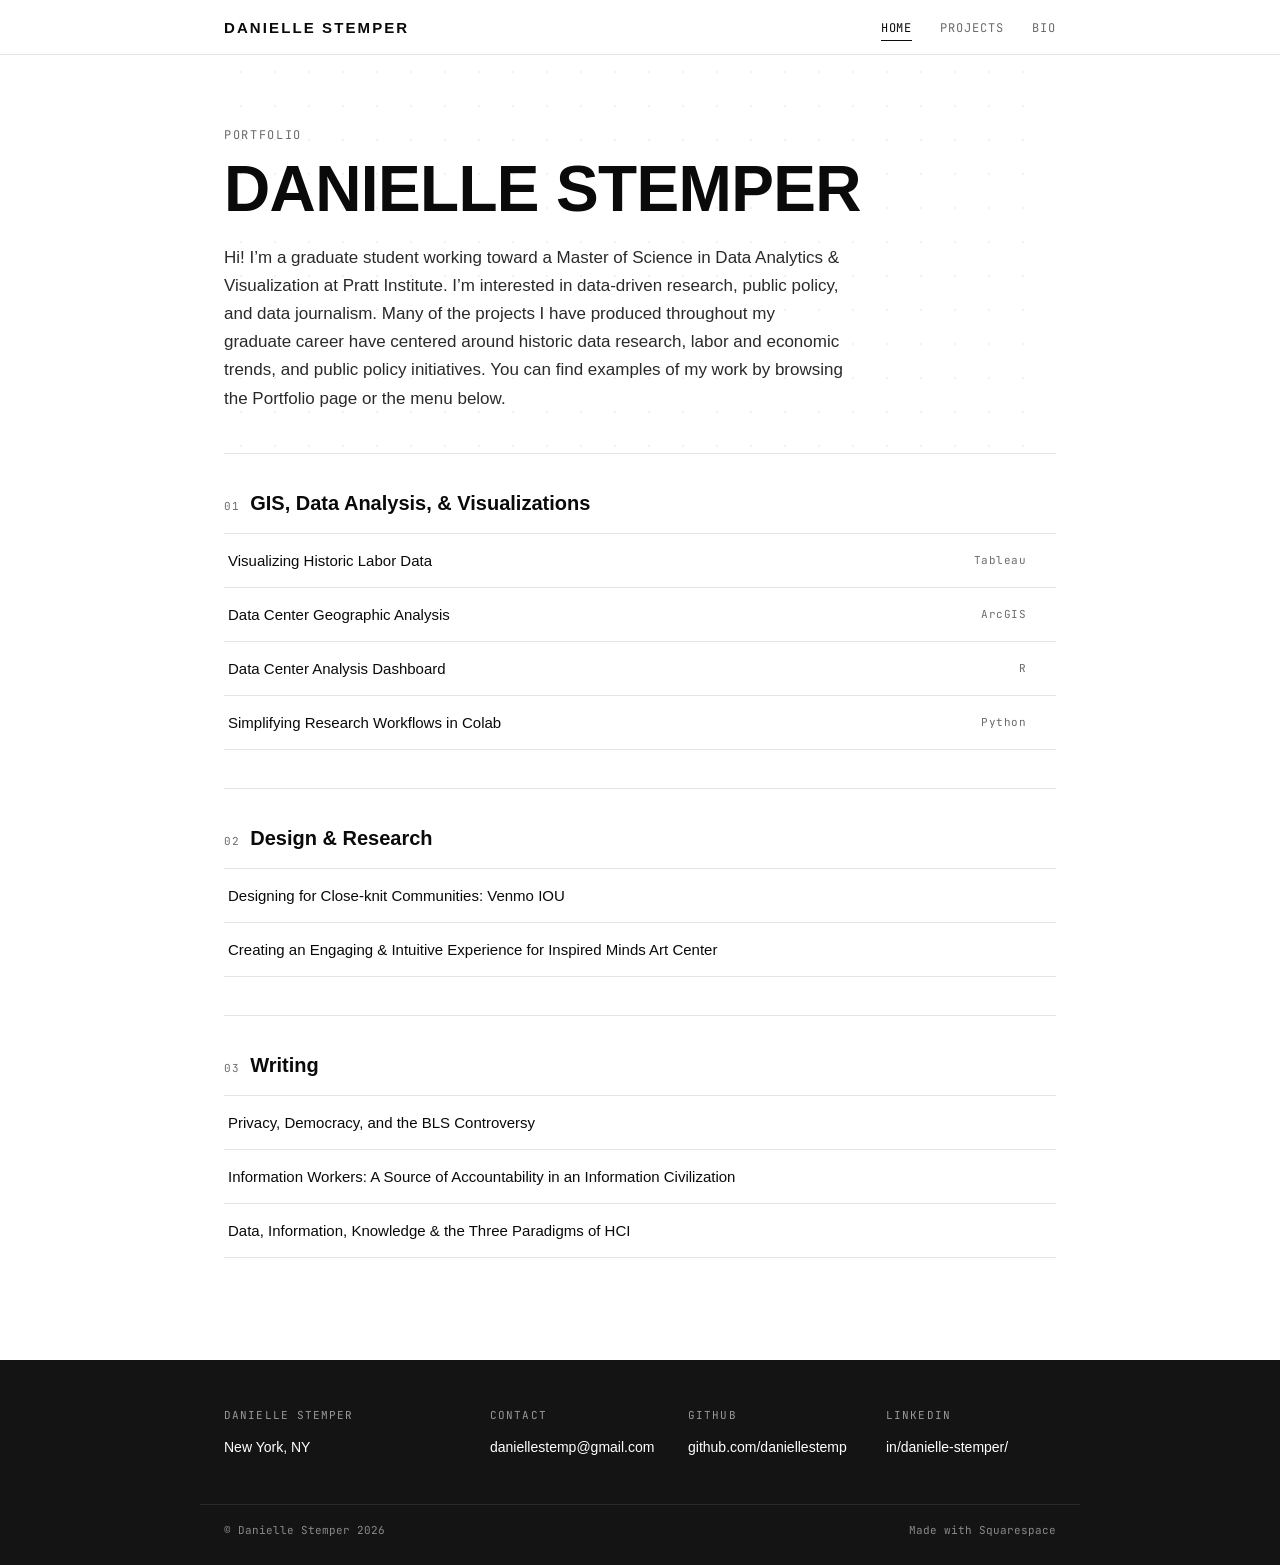
==== index.html @ 84864bdf "Add files via upload" ====
<!DOCTYPE html>
<html lang="en">
<head>
<meta charset="UTF-8">
<meta name="viewport" content="width=device-width, initial-scale=1">
<title>DANIELLE STEMPER</title>
<link rel="preconnect" href="https://fonts.googleapis.com">
<link href="https://fonts.googleapis.com/css2?family=JetBrains+Mono:wght@400;500&display=swap" rel="stylesheet">
<link rel="stylesheet" href="style.css">
</head>
<body>

<header>
  <div class="nav-inner">
    <a href="index.html" class="logo">DANIELLE STEMPER</a>
    <nav>
      <ul>
        <li><a href="index.html" class="active">Home</a></li>
        <li><a href="projects.html">Projects</a></li>
        <li><a href="bio.html">Bio</a></li>
      </ul>
    </nav>
  </div>
</header>

<main>
  <div class="hero">
    <canvas id="dots"></canvas>
    <div class="hero-content">
      <p class="eyebrow">Portfolio</p>
      <h1 class="name">DANIELLE STEMPER</h1>
      <p class="lede">Hi! I’m a graduate student working toward a Master of Science in Data Analytics &amp; Visualization at Pratt Institute. I’m interested in data-driven research, public policy, and data journalism. Many of the projects I have produced throughout my graduate career have centered around historic data research, labor and economic trends, and public policy initiatives. You can find examples of my work by browsing the Portfolio page or the menu below.</p>
    </div>
  </div>

  <div class="section">
    <div class="section-head"><span class="tag">01</span><h2>GIS, Data Analysis, &amp; Visualizations</h2></div>
    <div class="rows">
      <div class="row"><a href="tableau-labor.html">
        <span class="title">Visualizing Historic Labor Data</span><span class="type">Tableau</span>
        <span class="arrow">↗</span>
      </a></div>
      <div class="row"><a href="arcgis-data-centers.html">
        <span class="title">Data Center Geographic Analysis</span><span class="type">ArcGIS</span>
        <span class="arrow">↗</span>
      </a></div>
      <div class="row"><a href="energy-dash.html">
        <span class="title">Data Center Analysis Dashboard</span><span class="type">R</span>
        <span class="arrow">↗</span>
      </a></div>
      <div class="row"><a href="python-research.html">
        <span class="title">Simplifying Research Workflows in Colab</span><span class="type">Python</span>
        <span class="arrow">↗</span>
      </a></div>
    </div>
  </div>

  <div class="section">
    <div class="section-head"><span class="tag">02</span><h2>Design &amp; Research</h2></div>
    <div class="rows">
      <div class="row"><a href="venmo-iou.html">
        <span class="title">Designing for Close-knit Communities: Venmo IOU</span>
        <span class="arrow">↗</span>
      </a></div>
      <div class="row"><a href="inspired-minds.html">
        <span class="title">Creating an Engaging &amp; Intuitive Experience for Inspired Minds Art Center</span>
        <span class="arrow">↗</span>
      </a></div>
    </div>
  </div>

  <div class="section">
    <div class="section-head"><span class="tag">03</span><h2>Writing</h2></div>
    <div class="rows">
      <div class="row"><a href="commentary-bls.html">
        <span class="title">Privacy, Democracy, and the BLS Controversy</span>
        <span class="arrow">↗</span>
      </a></div>
      <div class="row"><a href="info-workers-commentary-1.html">
        <span class="title">Information Workers: A Source of Accountability in an Information Civilization</span>
        <span class="arrow">↗</span>
      </a></div>
      <div class="row"><a href="data-info-know-commentary.html">
        <span class="title">Data, Information, Knowledge &amp; the Three Paradigms of HCI</span>
        <span class="arrow">↗</span>
      </a></div>
    </div>
  </div>
</main>

<footer>
  <div class="footer-inner">
    <div><h3>Danielle Stemper</h3><p>New York, NY</p></div>
    <div><h3>Contact</h3><p><a href="mailto:daniellestemp@gmail.com">daniellestemp@gmail.com</a></p></div>
    <div><h3>Github</h3><p><a href="https://github.com/daniellestemp" target="_blank" rel="noopener">github.com/daniellestemp</a></p></div>
    <div><h3>LinkedIn</h3><p><a href="https://www.linkedin.com/in/danielle-stemper/" target="_blank" rel="noopener">in/danielle-stemper/</a></p></div>
  </div>
  <div class="footer-bottom">
    <span>© Danielle Stemper 2026</span>
    <span>Made with Squarespace</span>
  </div>
</footer>

<script>
  const canvas = document.getElementById('dots');
  const ctx = canvas.getContext('2d');
  let w, h, points = [];

  function resize(){
    const hero = canvas.parentElement;
    w = canvas.width = hero.clientWidth;
    h = canvas.height = hero.clientHeight;
    const gap = 34;
    points = [];
    for(let y = gap/2; y < h; y += gap){
      for(let x = gap/2; x < w; x += gap){
        points.push({x, y, ox:x, oy:y});
      }
    }
  }

  let mouse = {x:-9999, y:-9999};
  canvas.parentElement.addEventListener('mousemove', e => {
    const r = canvas.getBoundingClientRect();
    mouse.x = e.clientX - r.left;
    mouse.y = e.clientY - r.top;
  });
  canvas.parentElement.addEventListener('mouseleave', () => { mouse.x = -9999; mouse.y = -9999; });

  function draw(){
    ctx.clearRect(0,0,w,h);
    for(const p of points){
      const dx = mouse.x - p.ox, dy = mouse.y - p.oy;
      const dist = Math.sqrt(dx*dx + dy*dy);
      const force = Math.max(0, 1 - dist / 140);
      p.x += ((p.ox - force*dx*0.35) - p.x) * 0.12;
      p.y += ((p.oy - force*dy*0.35) - p.y) * 0.12;
      const r = 1.1 + force * 1.6;
      ctx.beginPath();
      ctx.arc(p.x, p.y, r, 0, Math.PI*2);
      ctx.fillStyle = `rgba(10,10,10,${0.14 + force*0.5})`;
      ctx.fill();
    }
    requestAnimationFrame(draw);
  }

  window.addEventListener('resize', resize);
  resize();
  draw();
</script>

</body>
</html>
---- style.css ----
:root{
  --black:#0a0a0a;
  --white:#ffffff;
  --ink:#141414;
  --gray-500:#6b6b6b;
  --gray-200:#e4e4e4;
  --gray-50:#fafafa;
  --display: 'Helvetica Neue', Helvetica, Arial, sans-serif;
  --body: 'Helvetica Neue', Helvetica, Arial, sans-serif;
  --mono: 'JetBrains Mono', monospace;
  --max: 880px;
}
*{box-sizing:border-box;}
html{scroll-behavior:smooth;}
body{
  margin:0;
  font-family:var(--body);
  color:var(--black);
  background:var(--white);
  -webkit-font-smoothing:antialiased;
}
a{color:inherit;text-decoration:none;}
img{max-width:100%;}
::selection{background:var(--black);color:var(--white);}

/* ---------- NAV ---------- */
header{
  position:sticky;top:0;z-index:50;
  background:rgba(255,255,255,.88);
  backdrop-filter:blur(8px);
  border-bottom:1px solid var(--gray-200);
}
.nav-inner{
  max-width:var(--max);margin:0 auto;padding:18px 24px;
  display:flex;align-items:center;justify-content:space-between;
}
.logo{
  font-family:var(--display);font-weight:700;font-size:15px;
  letter-spacing:.14em;
}
nav ul{list-style:none;display:flex;gap:28px;margin:0;padding:0;}
nav a{
  font-family:var(--mono);font-size:12px;letter-spacing:.08em;
  text-transform:uppercase;color:var(--gray-500);
  padding:4px 0;border-bottom:1px solid transparent;
  transition:color .2s, border-color .2s;
}
nav a:hover,nav a.active{color:var(--black);border-bottom-color:var(--black);}

/* ---------- LAYOUT ---------- */
main{max-width:var(--max);margin:0 auto;padding:0 24px;}

/* ---------- HERO / DOT FIELD (home only) ---------- */
.hero{position:relative;padding:72px 0 40px;overflow:hidden;}
.hero canvas{position:absolute;inset:0;width:100%;height:100%;opacity:.5;pointer-events:none;}
.hero-content{position:relative;}
.eyebrow{
  font-family:var(--mono);font-size:12px;letter-spacing:.14em;
  color:var(--gray-500);text-transform:uppercase;margin:0 0 14px;
}
h1.name{
  font-family:var(--display);font-weight:700;
  font-size:clamp(38px,6vw,64px);line-height:1.02;letter-spacing:-.01em;
  margin:0 0 22px;
}
.lede{max-width:620px;font-size:17px;line-height:1.65;color:#2a2a2a;margin:0;}

/* ---------- SECTION HEADINGS ---------- */
.section{padding:38px 0;border-top:1px solid var(--gray-200);}
.section-head{display:flex;align-items:baseline;gap:10px;margin-bottom:18px;}
.section-head .tag{
  font-family:var(--mono);font-size:11px;color:var(--gray-500);
  letter-spacing:.1em;text-transform:uppercase;
}
.section-head h2{font-family:var(--display);font-weight:600;font-size:20px;margin:0;}

/* ---------- PROJECT ROWS (data-table feel) ---------- */
.rows{display:flex;flex-direction:column;}
.row{
  display:flex;align-items:center;gap:16px;
  padding:16px 4px;border-bottom:1px solid var(--gray-200);
  transition:padding-left .2s ease, background .2s ease;
}
.row:first-child{border-top:1px solid var(--gray-200);}
.row a{display:flex;align-items:center;gap:16px;width:100%;}
.row .idx{font-family:var(--mono);font-size:12px;color:var(--gray-500);width:26px;flex:none;}
.row .title{font-size:15px;font-weight:500;line-height:1.4;}
.row .type{
  margin-left:auto;font-family:var(--mono);font-size:11px;color:var(--gray-500);
  letter-spacing:.04em;white-space:nowrap;padding-left:12px;
}
.row .arrow{
  flex:none;font-family:var(--mono);opacity:0;transform:translateX(-4px);
  transition:opacity .2s ease, transform .2s ease;
}
.row:hover{background:var(--gray-50);padding-left:10px;}
.row:hover .arrow{opacity:1;transform:translateX(0);}
.row:hover .title{text-decoration:underline;text-underline-offset:3px;}

/* ---------- PAGE / PROJECTS INTRO ---------- */
.page-head{padding:56px 0 8px;}
.page-head h1{
  font-family:var(--display);font-weight:700;font-size:clamp(30px,4.5vw,42px);
  margin:0 0 16px;
}
.page-head p{max-width:620px;color:#2a2a2a;line-height:1.65;font-size:16px;}

/* ---------- BIO ---------- */
.bio-grid{display:grid;grid-template-columns:1fr;gap:0;}
.edu-item{padding:16px 0;border-bottom:1px solid var(--gray-200);}
.edu-item:first-child{border-top:1px solid var(--gray-200);}
.edu-item .school{font-family:var(--display);font-weight:600;font-size:16px;}
.edu-item .detail{font-family:var(--mono);font-size:12px;color:var(--gray-500);margin-top:4px;}
.chips{display:flex;flex-wrap:wrap;gap:8px;}
.chip{
  font-family:var(--mono);font-size:12px;letter-spacing:.03em;
  border:1px solid var(--black);border-radius:999px;padding:7px 14px;
}
.resume-btn{
  display:inline-flex;align-items:center;gap:8px;
  margin-top:24px;padding:12px 22px;background:var(--black);color:var(--white);
  font-family:var(--mono);font-size:12px;letter-spacing:.08em;text-transform:uppercase;
  border-radius:2px;transition:background .2s;
}
.resume-btn:hover{background:#2c2c2c;}
.about-copy p{font-size:15.5px;line-height:1.75;color:#2a2a2a;margin:0 0 16px;}

/* ---------- PROJECT ARTICLE PAGES ---------- */
.project-hero{padding:52px 0 8px;}
.tags{display:flex;flex-wrap:wrap;gap:8px;margin-bottom:20px;}
.tag-chip{
  font-family:var(--mono);font-size:11px;letter-spacing:.06em;text-transform:uppercase;
  border:1px solid var(--black);border-radius:999px;padding:5px 12px;
}
.project-hero h1{
  font-family:var(--display);font-weight:700;font-size:clamp(26px,4vw,38px);
  line-height:1.15;margin:0 0 16px;max-width:760px;
}
.project-lede{font-size:16.5px;line-height:1.7;color:#2a2a2a;max-width:680px;margin:0;}

.art-section{padding:30px 0;border-top:1px solid var(--gray-200);}
.art-section h2{font-family:var(--display);font-weight:600;font-size:19px;margin:0 0 14px;}
.art-section h3{font-family:var(--display);font-weight:600;font-size:15px;margin:22px 0 8px;}
.art-section p{font-size:15.5px;line-height:1.75;color:#2a2a2a;margin:0 0 14px;}
.art-section ul{padding-left:20px;margin:0 0 14px;}
.art-section li{font-size:15.5px;line-height:1.7;color:#2a2a2a;margin-bottom:6px;}

figure{margin:20px 0;}
figure img{width:100%;display:block;border:1px solid var(--gray-200);}
figcaption{font-family:var(--mono);font-size:11.5px;color:var(--gray-500);margin-top:8px;line-height:1.5;}
.img-pair{display:grid;grid-template-columns:1fr 1fr;gap:16px;}

.pull-quote{
  font-family:var(--display);font-weight:600;font-size:20px;line-height:1.4;
  border-left:2px solid var(--black);padding:2px 0 2px 20px;margin:24px 0;max-width:640px;
}
.attr{font-family:var(--mono);font-size:11.5px;color:var(--gray-500);margin-top:8px;}

.links-row{display:flex;flex-wrap:wrap;gap:10px;margin-top:6px;}
.link-chip{
  display:inline-flex;align-items:center;gap:6px;font-family:var(--mono);font-size:12px;
  border:1px solid var(--black);border-radius:999px;padding:8px 14px;transition:background .2s,color .2s;
}
.link-chip:hover{background:var(--black);color:var(--white);}

.course-meta{
  font-family:var(--mono);font-size:11.5px;color:var(--gray-500);line-height:1.8;
  padding:28px 0;border-top:1px solid var(--gray-200);
}
.course-meta strong{color:var(--black);font-weight:500;}

.prevnext{display:flex;justify-content:space-between;gap:16px;padding:8px 0 32px;flex-wrap:wrap;}
.prevnext a{
  font-family:var(--mono);font-size:12px;color:var(--gray-500);
  border:1px solid var(--gray-200);border-radius:999px;padding:10px 16px;transition:.2s;
}
.prevnext a:hover{border-color:var(--black);color:var(--black);}

/* ---------- FOOTER ---------- */
footer{margin-top:64px;background:var(--ink);color:var(--white);}
.footer-inner{
  max-width:var(--max);margin:0 auto;padding:48px 24px 32px;
  display:grid;grid-template-columns:1.4fr 1fr 1fr 1fr;gap:28px;
}
.footer-inner h3{
  font-family:var(--mono);font-size:11px;letter-spacing:.1em;text-transform:uppercase;
  color:#9a9a9a;margin:0 0 8px;font-weight:400;
}
.footer-inner p, .footer-inner a{font-size:14px;line-height:1.6;}
.footer-inner a:hover{text-decoration:underline;}
.footer-bottom{
  max-width:var(--max);margin:0 auto;padding:18px 24px 28px;
  border-top:1px solid #2a2a2a;font-family:var(--mono);font-size:11px;color:#8a8a8a;
  display:flex;justify-content:space-between;flex-wrap:wrap;gap:8px;
}

@media (max-width:640px){
  .footer-inner{grid-template-columns:1fr 1fr;}
  nav ul{gap:16px;}
  .row .type{display:none;}
  .img-pair{grid-template-columns:1fr;}
}
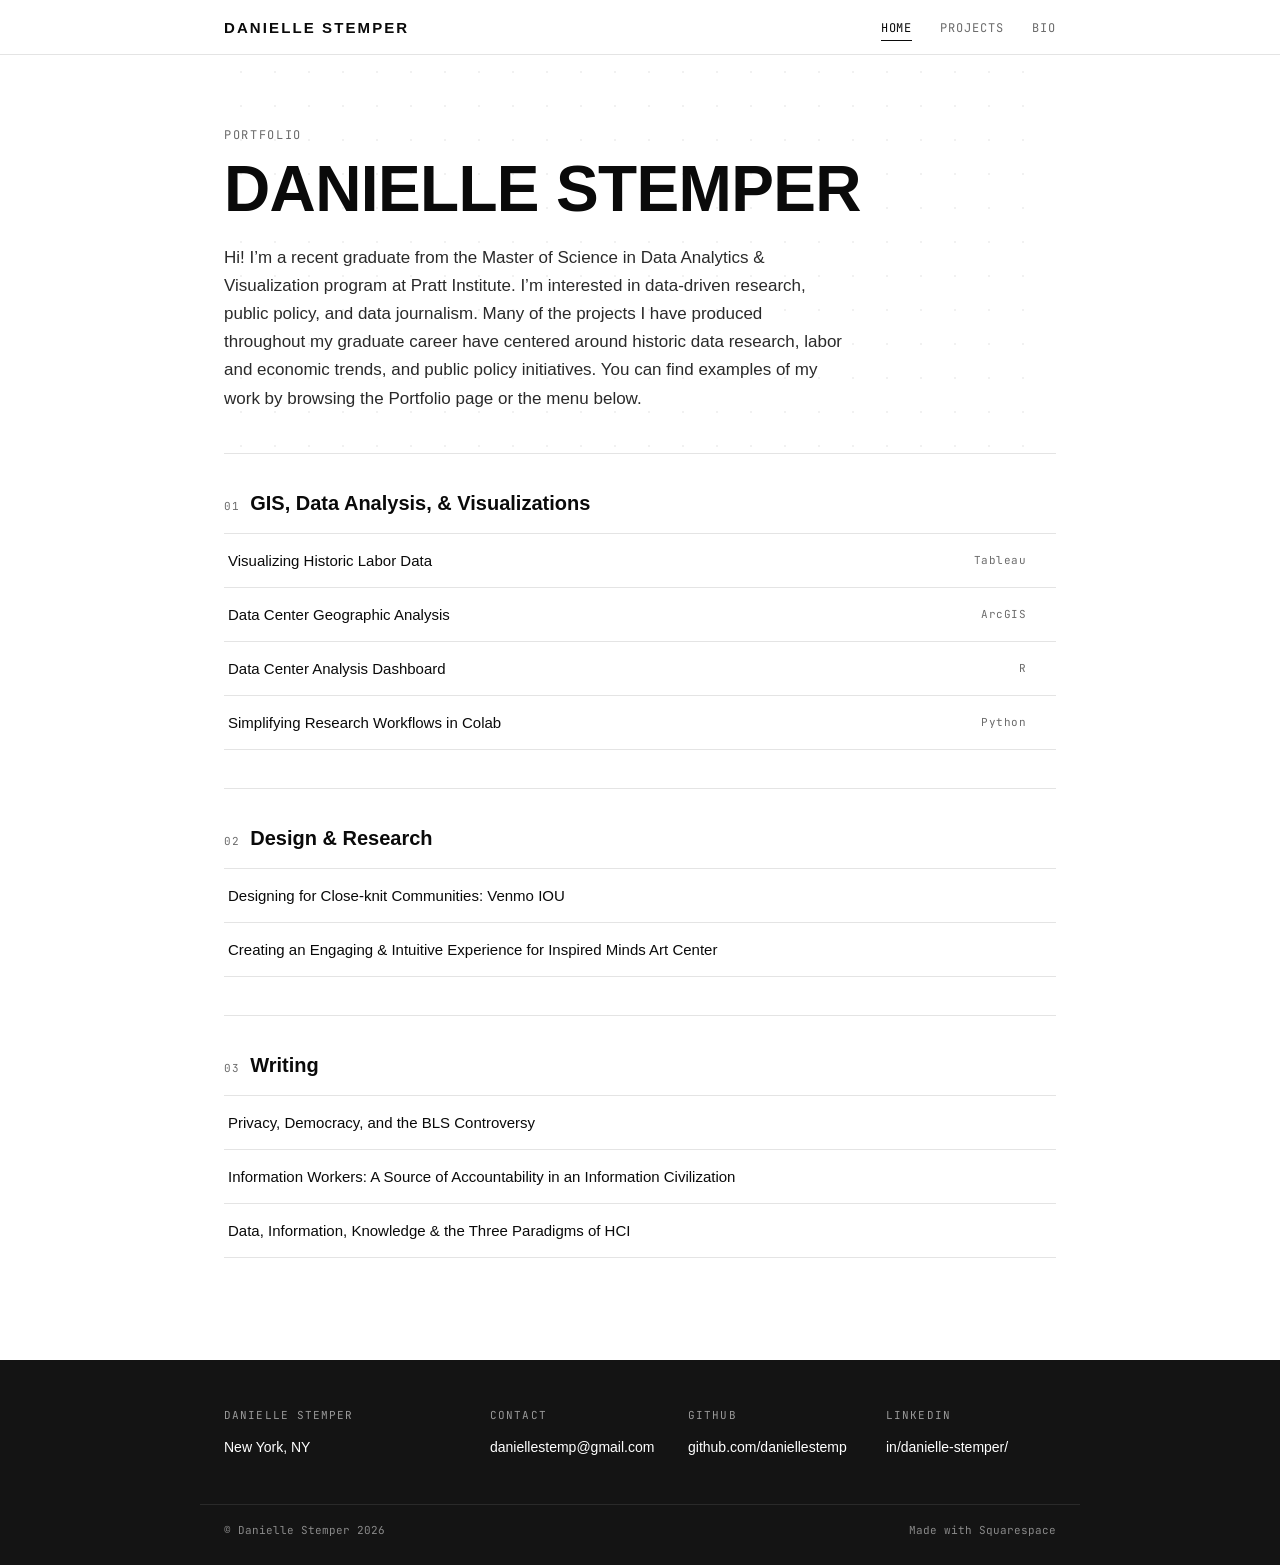
==== commit 8626bbf1: "Update index.html" ====
--- a/index.html
+++ b/index.html
@@ -29,7 +29,7 @@
     <div class="hero-content">
       <p class="eyebrow">Portfolio</p>
       <h1 class="name">DANIELLE STEMPER</h1>
-      <p class="lede">Hi! I’m a graduate student working toward a Master of Science in Data Analytics &amp; Visualization at Pratt Institute. I’m interested in data-driven research, public policy, and data journalism. Many of the projects I have produced throughout my graduate career have centered around historic data research, labor and economic trends, and public policy initiatives. You can find examples of my work by browsing the Portfolio page or the menu below.</p>
+      <p class="lede">Hi! I’m a recent graduate from the Master of Science in Data Analytics &amp; Visualization program at Pratt Institute. I’m interested in data-driven research, public policy, and data journalism. Many of the projects I have produced throughout my graduate career have centered around historic data research, labor and economic trends, and public policy initiatives. You can find examples of my work by browsing the Portfolio page or the menu below.</p>
     </div>
   </div>
 
